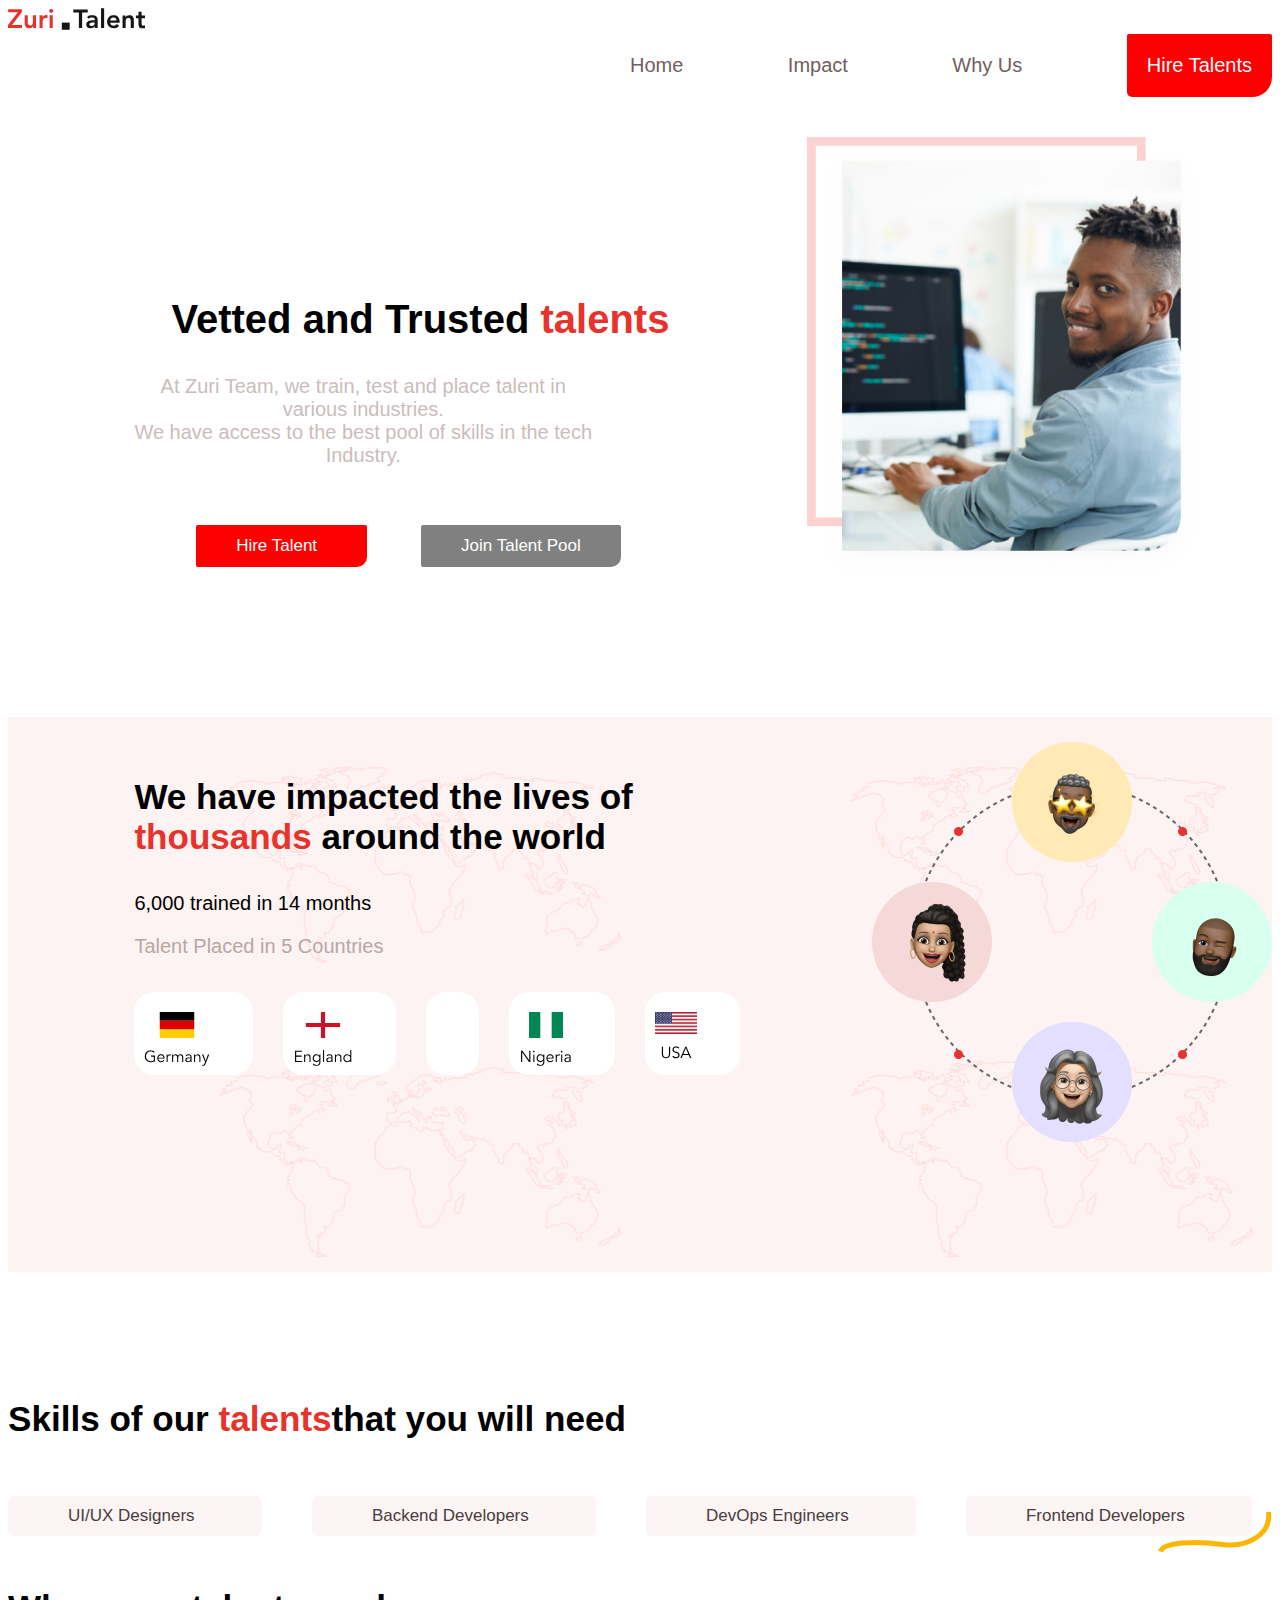
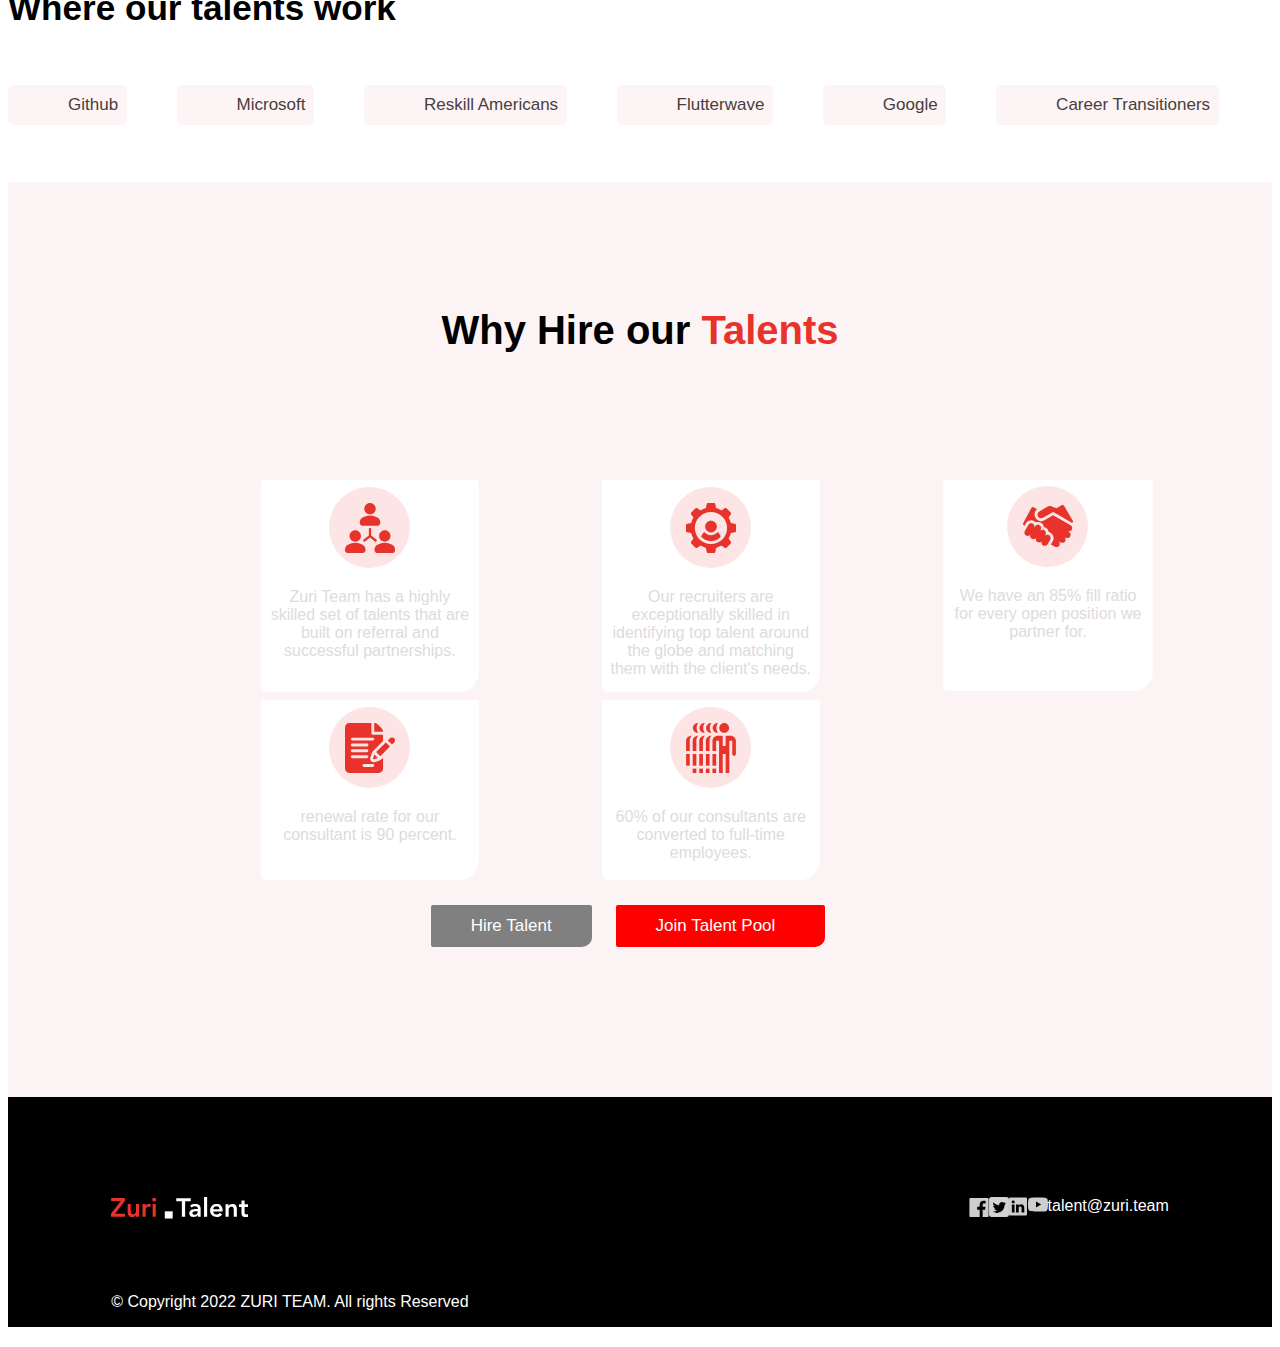
==== talent.html @ 36b3129f "Add files via upload" ====
<!DOCTYPE html>
<html lang="en">
<head>
    <meta charset="UTF-8">
    <meta http-equiv="X-UA-Compatible" content="IE=edge">
    <meta name="viewport" content="width=device-width, initial-scale=1.0">
    <link rel="stylesheet" href="talent.css">
    <title>Talent Page</title>
</head>
<body>
   <header> 
    <img src="./logo2.svg" class="logo-img">
</header>
<div class="nav-bar">
    <nav>
        <a href="">Home</a>
   <a href="/im.i">Impact</a>
   <a href="/u.i">Why Us</a>
   <a class="spec" href="/j.i">Hire Talents</a>
        </nav>
    </div>
<section class="vision"><div class="vision main">
    <div class="vision heading">
        <h2>Vetted and Trusted <span style="color: rgb(231, 51, 43);">talents</span></h2>
        <p>At Zuri Team, we train, test and place talent in various industries.<br> We have access to the best pool of skills in the tech Industry.</p>
    <br> <div class="vision btn1">
    <button class="btn1 bti">Hire Talent</button><br><button class="btn1 bta">Join Talent Pool</button>
        </div>
    </div>
        <div><img src="./section1.png" alt width="400px"></div>
        </div>
</section>
<section class="imapct"><div class="impact main">
    <div class="impact heading ">
        <h3>We have impacted the lives of <span style="color: rgb(231, 51, 43);">thousands</span> around the world</h3>
        <p>6,000 trained in 14 months</p>
        <p class="least">Talent Placed in 5 Countries</p>
    <div class="impact flex-box">
       <div><img src="./GER.svg" alt=""></div>
        <div><img src="./ENG.svg" alt=""></div>
        <div> <img src="./ind.svg" alt=""></div>
            <div> <img src="./NIG.svg" alt=""></div>
                <div><img src="./ussa.svg" alt=""></div>
                </div></div>
                <div><img src="./section2.png" alt width="400px"></div></div>
</section>
<section class="programs">
    <h3>Skills of our <span style="color: rgb(231, 51, 43);">talents</span>that you will need</h3>
    <div class="programs flex-box1">
        <p>UI/UX Designers</p>
        <p>Backend Developers</p>
        <p>DevOps Engineers</p>
        <p>Frontend Developers</p>
    </div>
    <div>
<h3>Where our talents work</h3><div class="programs flex-box2">
<p>Github</p>
<p>Microsoft</p>
<p>Reskill Americans</p>
<p>Flutterwave</p>
<p>Google</p>
<p>Career Transitioners</p></div>
    </div>
</section>
<section class="reasons">
    <h3>Why Hire our <span style="color: rgb(231, 51, 43);">Talents</span></h3>
    <div class="grid-container">
       <div class=".item1"><img src="./people.svg"><p>Zuri Team has a highly skilled set of talents that are built on referral and successful partnerships.</p></div>
        <div class=".item2"><img src="./mech.svg"><p>Our recruiters are exceptionally skilled in identifying top talent around the globe and matching them with the client's needs.</p></div>
            <div class=".item3"> <img src="./hand.svg"><p>We have an 85% fill ratio for every open position we partner for.</p></div>
                <div class=".item4"><img src="./write.svg"><p>renewal rate for our consultant is 90 percent.</p></div>
                    <div class=".item5"><img src="./many.svg"><p>60% of our consultants are converted to full-time employees.</p></div>
    </div>
    <div class="vision btn1">
        <button class="bta ">Hire Talent</button><button class="bti">Join Talent Pool</button>
    </div>
</section>
<footer>
<div class="Copyright">
    <img src="./logo.svg"><br><br><br><br>
    <p>© Copyright 2022 ZURI TEAM. All rights Reserved</p>
</div>
<div class="contact-icons">
    <a target="_blank" href="https://web.facebook.com/thezuriteam"> <img alt="fb" src="./facebook.svg"> </a><br><br><br><br>
    <a target="_blank" href="https://twitter.com/theZuriTeam"> <img alt width="20px" src="./twit.png"> </a><br><br><br><br>
    <a target="_blank" href="in"> <img alt="insta" src="./linkd.svg"> </a><br><br><br><br>
    <a href="#"> <img alt="in" src="./youtube.svg"> <br><br><br><br>
    <a class="mail" href="mailto:hello@zuri.com">
        talent@zuri.team
    </a>
</div>
</footer>
</body>
</html>
---- talent.css ----
@import url('https://fonts.googleapis.com/css2?family=Lato&display=swap')
html{
    scroll-behavior: smooth;
}
body{ 
    font-family: 'Lato', sans-serif;
    font-weight: 400;
}
.nav-bar{
    display: flex;
    justify-content: flex-end;

}
   .nav-bar a{
    display: inline-block;
    background-color: white;
    text-decoration:none ;
    color: rgb(112, 96, 96);
    margin-left: 100px;
    font-size: 20px;
    font-family: Verdana, Geneva, Tahoma, sans-serif;
    font-weight: 100;
    cursor: pointer;
}
nav .spec{
    background-color: red;
    color: aliceblue;
    border-radius: 2px 2px 20px 5px;
    padding: 20px;
}
.vision{
    text-align: center;
    padding-top: 20px;
    margin-bottom: 50px;
}
.vision .main{
    display: flex;
    gap: 100px;
}
.vision h2{
    font-size: 40px;
}
.vision .heading{
    display: block;
    margin-left: 10%;
    padding-top: 10%;
}
.vision .heading p{
    font-size: 20px;
    color: rgb(202, 189, 189);
    margin-right: 20%;
}
.vision .btn1{
    gap: 15px;
    display: flex;
    justify-content: center;
}
.btn1 button{
    margin-right: 24px;
padding: 11px 28px;
border-radius: 2px 2px 10px 2px;
border: none;
font-size: 17px;
font-weight: 200;
color: white ;
}
.btn1 .bti{
    background-color: red;
    padding-right: 50px;
    padding-left: 40px;
}
.btn1 .bta{
    background-color: gray;
    padding-right: 40px;
    padding-left: 40px;
}

.imapct .main{
    display: flex;
    gap: 100px;
    background: url(./bgsection2.063bd869082548bafa74.png);
    background-size: 50%;
    padding-top: 2%;
    padding-bottom: 10%;
}
.imapct .flex-box{
    display: grid;
    grid-template-columns:auto auto auto auto auto ;
    grid-template-rows: aut0;
column-gap: 30px;
padding-top: 2%;
    padding-right: 5%;
}
.imapct .heading{
padding-left:10% ;
font-size: 30px;

}
.impact .heading p{
    font-size: 20px;
}
.least{
    color: rgb(184, 166, 166);
}
.flex-box >div{
    border: none;
    background-color: #ffffff;
    padding-left:10px;
    padding-top: 20px;
    border-radius: 20px;
    margin-top: 1px;
}
.programs{
    margin-top: 10%;
    font-size: 30px;
}
.programs .flex-box1{
    display: grid;
    grid-template-columns: auto auto auto auto;
    font-size:17px ;
    color: rgb(73, 61, 61);
    column-gap: 30px;
    margin-top: 40px;
    background: url(./thick2\ \(1\).svg) right bottom no-repeat ;
}
.flex-box1 p{
    border: none;
    border-radius: 5px;
    background-color: rgb(253, 245, 245);
    padding-top: 10px;
    padding-bottom: 10px;
    padding-left: 60px;
    padding-right: 5px;
    margin-right: 20px;
}
.programs .flex-box2{
    display: grid;
    grid-template-columns: auto auto auto auto auto auto auto;
    font-size:17px ;
    font-weight: 400;
    color: rgb(73, 61, 61);
    column-gap: 30px;
    margin-top: 40px;
}
.flex-box2 p{
    border: none;
    border-radius: 5px;
    background-color: rgb(253, 245, 245);
    padding-top: 10px;
    padding-bottom: 10px;
    padding-left: 60px;
    padding-right: 5px;
    margin-right: 20px;}
    .reasons{
        text-align: center;
        font-size: larger;
        background-color: #fcf4f4;
        background-position: cover;
        padding-bottom: 100px;
        margin-top: 5px;
    }
    .reasons h3{
        font-size: 40px;
        padding-top: 10%;
    }
    .grid-container{
        display: grid;
        grid-template-columns: auto auto auto;
        grid-template-rows: auto auto;
        margin-top: 10%;
        text-align: center;
        margin-left: 20%;
    }
    .grid-container>div{
        border: none;
        border-radius: 2px 2px 20px 5px;
        background-color: #ffffff;
    padding: 2%;
        font-size: medium;
        width: 60%;
        height: 90%;
        row-gap: 100px;
        color: gainsboro;
    }
    footer{
        display: flex;
        justify-content: center;
        background-color: black;
        margin-bottom: 20px;
        gap: 500px;
        color: white;
        padding-top: 100px;
    }
.contact-icons{
    display: flex;
    align-content: space-between;
}
.contact-icons a{
    display: inline;text-decoration: none;
    color: #ffffff;
    gap: 200px;
}
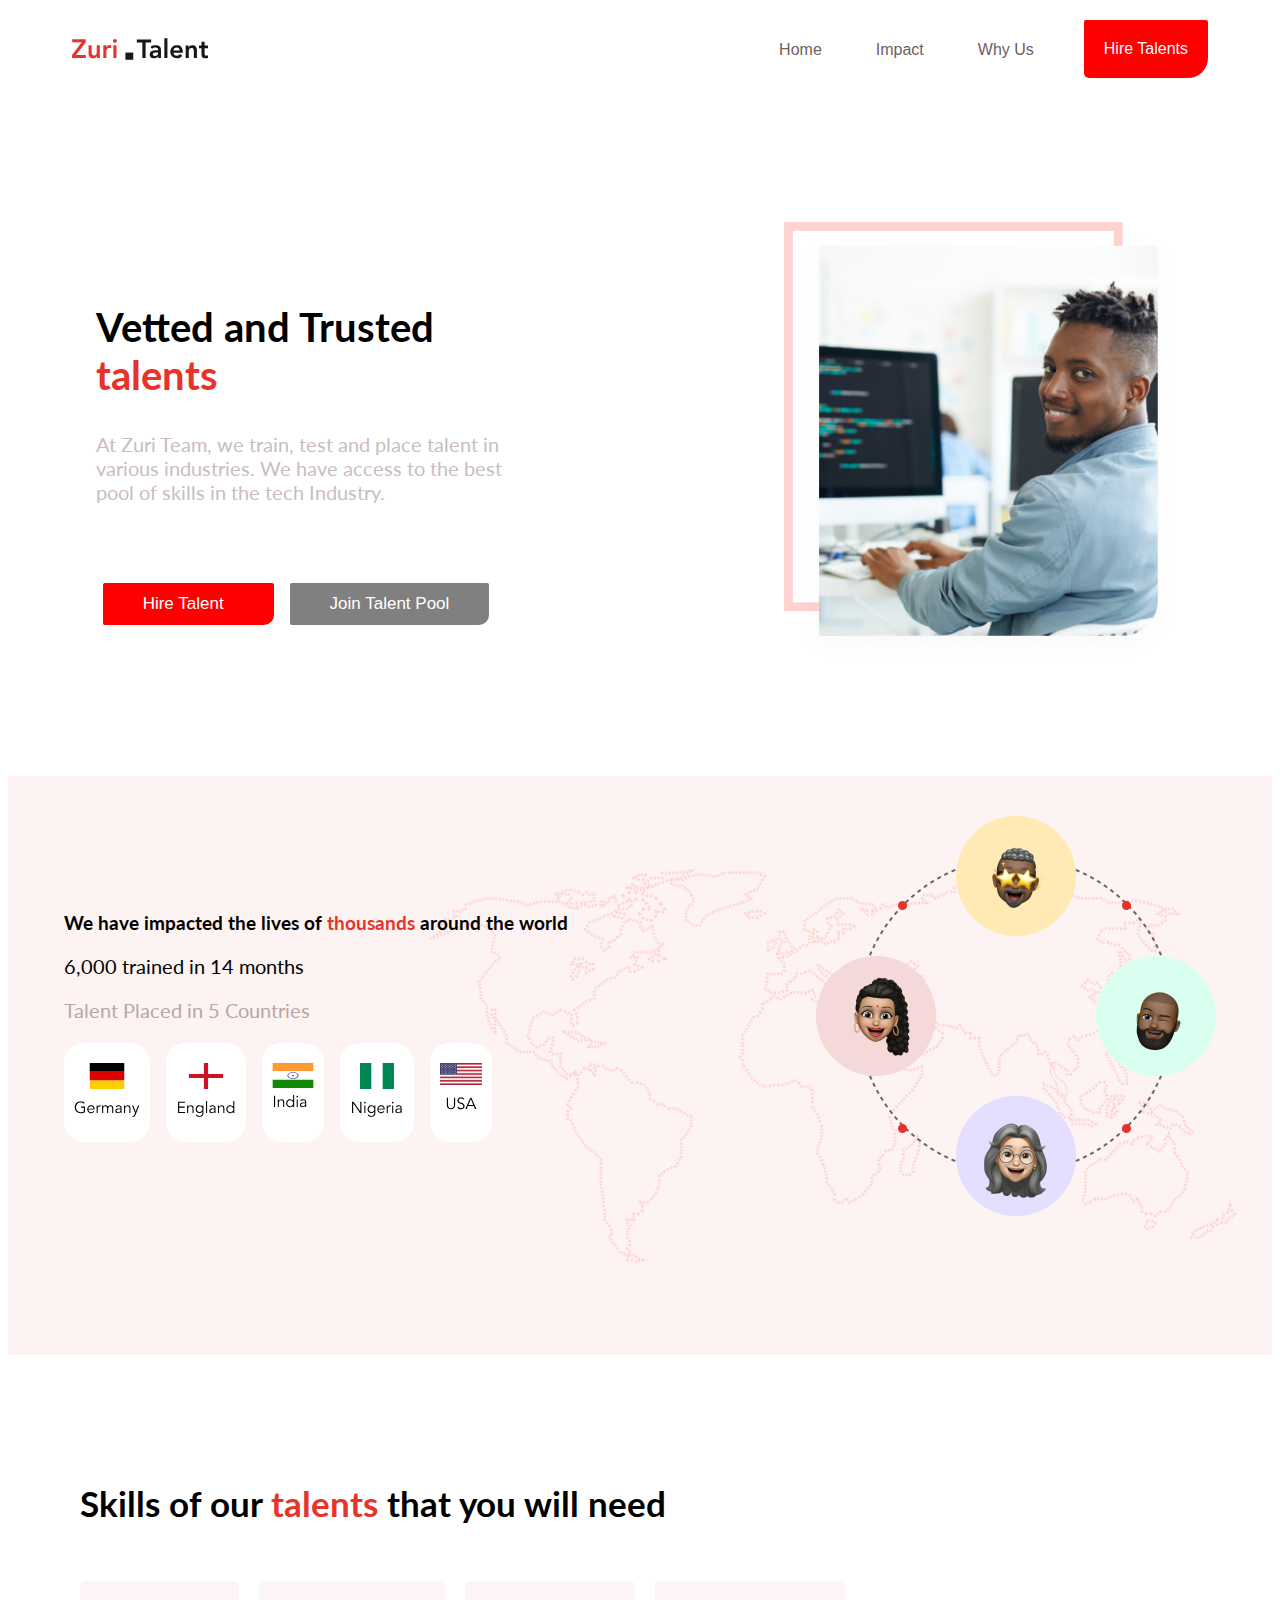
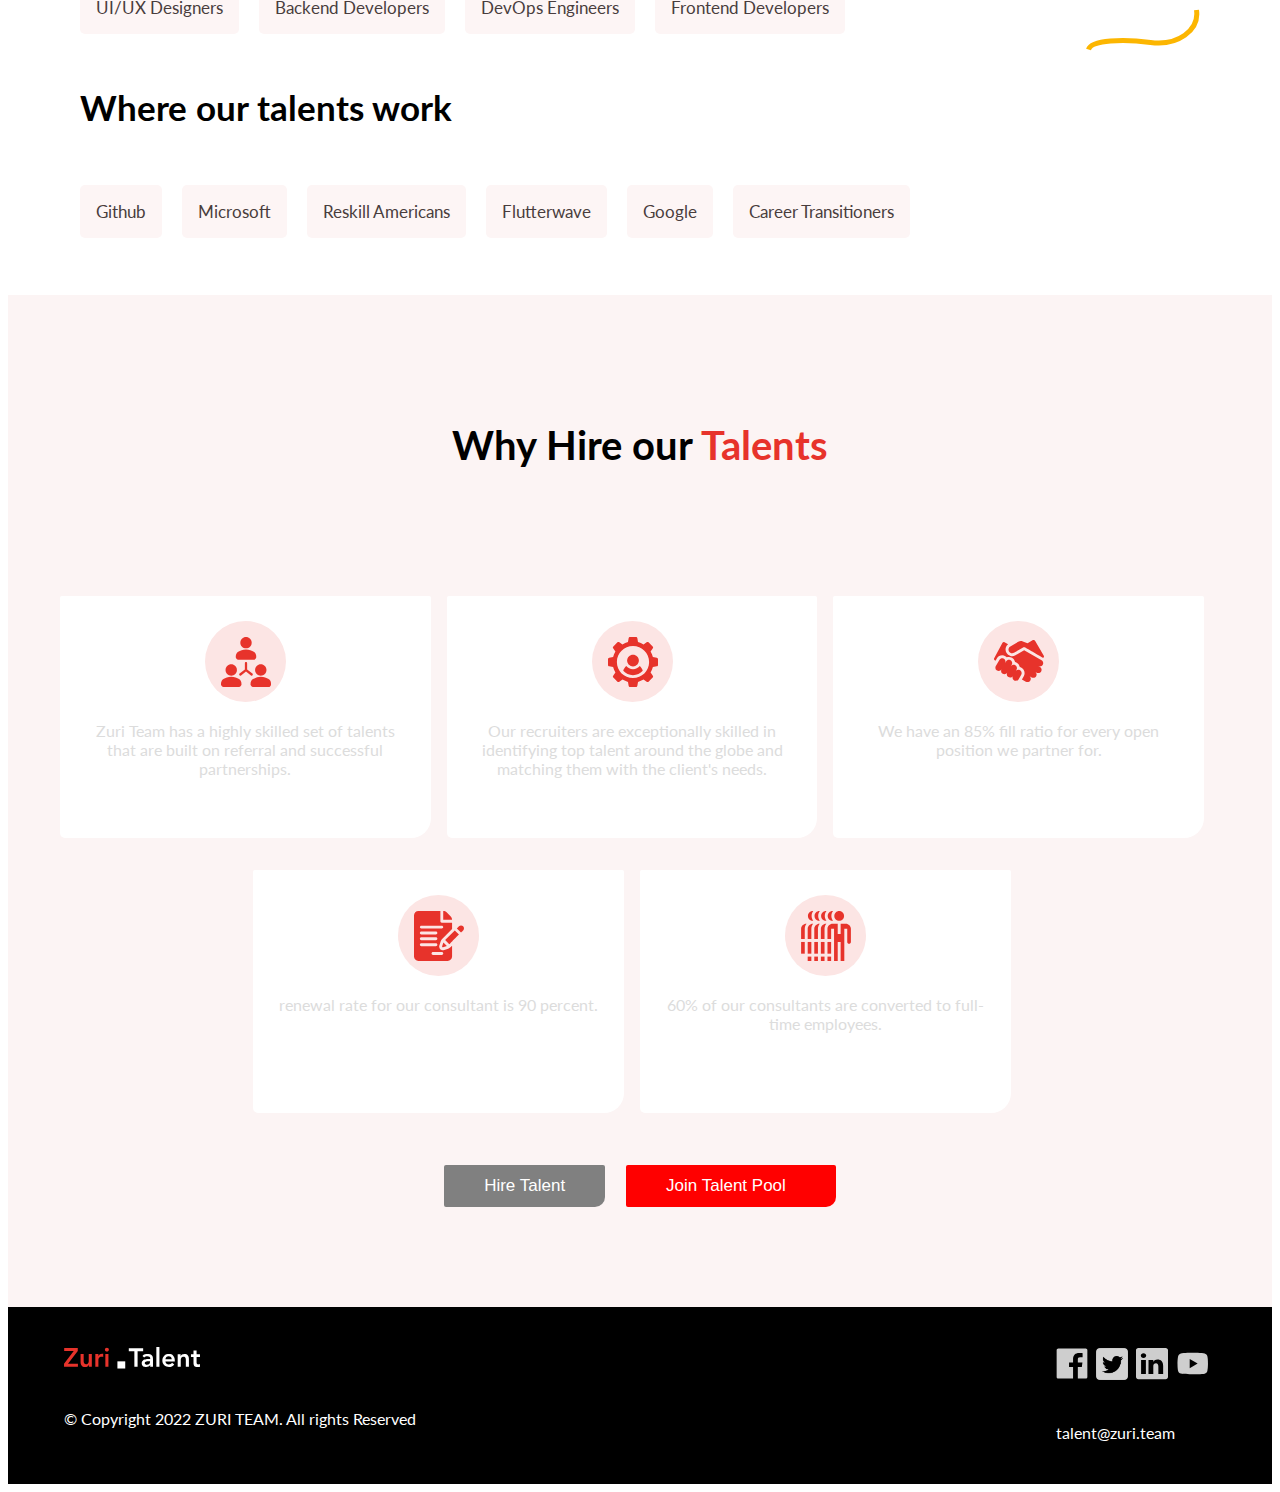
==== commit ec6193c5: "Merge pull request #1 from Davethadev/main" ====
--- a/talent.html
+++ b/talent.html
@@ -8,87 +8,148 @@
     <title>Talent Page</title>
 </head>
 <body>
-   <header> 
-    <img src="./logo2.svg" class="logo-img">
-</header>
-<div class="nav-bar">
-    <nav>
-        <a href="">Home</a>
-   <a href="/im.i">Impact</a>
-   <a href="/u.i">Why Us</a>
-   <a class="spec" href="/j.i">Hire Talents</a>
-        </nav>
-    </div>
-<section class="vision"><div class="vision main">
-    <div class="vision heading">
-        <h2>Vetted and Trusted <span style="color: rgb(231, 51, 43);">talents</span></h2>
-        <p>At Zuri Team, we train, test and place talent in various industries.<br> We have access to the best pool of skills in the tech Industry.</p>
-    <br> <div class="vision btn1">
-    <button class="btn1 bti">Hire Talent</button><br><button class="btn1 bta">Join Talent Pool</button>
+    <header> 
+        <img src="./assets/logos/logo2.svg" class="logo-img">
+        <div class="nav-bar">
+            <nav>
+                <div class="nav-links">
+                    <a href="#">Home</a>
+                    <a href="/im.i">Impact</a>
+                    <a href="/u.i">Why Us</a>
+                </div>
+                <a class="spec" href="/j.i">Hire Talents</a>
+            </nav>
         </div>
-    </div>
-        <div><img src="./section1.png" alt width="400px"></div>
+    </header>
+
+    <section class="vision">
+        <div class="vision-main">
+            <div class="vision-heading">
+                <h2>Vetted and Trusted <span style="color: rgb(231, 51, 43);">talents</span></h2>
+                <p>
+                    At Zuri Team, we train, test and place talent in various industries. We have access to the best pool 
+                    of skills in the tech Industry.
+                </p>
+                <br> 
+                <div class="vision-btn1">
+                    <button class="btn1 bti">Hire Talent</button>
+                    <button class="btn1 bta">Join Talent Pool</button>
+                </div>
+            </div>
+            <div>
+                <img src="./assets/images/section1.png" alt="">
+            </div>
         </div>
-</section>
-<section class="imapct"><div class="impact main">
-    <div class="impact heading ">
-        <h3>We have impacted the lives of <span style="color: rgb(231, 51, 43);">thousands</span> around the world</h3>
-        <p>6,000 trained in 14 months</p>
-        <p class="least">Talent Placed in 5 Countries</p>
-    <div class="impact flex-box">
-       <div><img src="./GER.svg" alt=""></div>
-        <div><img src="./ENG.svg" alt=""></div>
-        <div> <img src="./ind.svg" alt=""></div>
-            <div> <img src="./NIG.svg" alt=""></div>
-                <div><img src="./ussa.svg" alt=""></div>
-                </div></div>
-                <div><img src="./section2.png" alt width="400px"></div></div>
-</section>
-<section class="programs">
-    <h3>Skills of our <span style="color: rgb(231, 51, 43);">talents</span>that you will need</h3>
-    <div class="programs flex-box1">
-        <p>UI/UX Designers</p>
-        <p>Backend Developers</p>
-        <p>DevOps Engineers</p>
-        <p>Frontend Developers</p>
-    </div>
-    <div>
-<h3>Where our talents work</h3><div class="programs flex-box2">
-<p>Github</p>
-<p>Microsoft</p>
-<p>Reskill Americans</p>
-<p>Flutterwave</p>
-<p>Google</p>
-<p>Career Transitioners</p></div>
-    </div>
-</section>
-<section class="reasons">
-    <h3>Why Hire our <span style="color: rgb(231, 51, 43);">Talents</span></h3>
-    <div class="grid-container">
-       <div class=".item1"><img src="./people.svg"><p>Zuri Team has a highly skilled set of talents that are built on referral and successful partnerships.</p></div>
-        <div class=".item2"><img src="./mech.svg"><p>Our recruiters are exceptionally skilled in identifying top talent around the globe and matching them with the client's needs.</p></div>
-            <div class=".item3"> <img src="./hand.svg"><p>We have an 85% fill ratio for every open position we partner for.</p></div>
-                <div class=".item4"><img src="./write.svg"><p>renewal rate for our consultant is 90 percent.</p></div>
-                    <div class=".item5"><img src="./many.svg"><p>60% of our consultants are converted to full-time employees.</p></div>
-    </div>
-    <div class="vision btn1">
-        <button class="bta ">Hire Talent</button><button class="bti">Join Talent Pool</button>
-    </div>
-</section>
-<footer>
-<div class="Copyright">
-    <img src="./logo.svg"><br><br><br><br>
-    <p>© Copyright 2022 ZURI TEAM. All rights Reserved</p>
-</div>
-<div class="contact-icons">
-    <a target="_blank" href="https://web.facebook.com/thezuriteam"> <img alt="fb" src="./facebook.svg"> </a><br><br><br><br>
-    <a target="_blank" href="https://twitter.com/theZuriTeam"> <img alt width="20px" src="./twit.png"> </a><br><br><br><br>
-    <a target="_blank" href="in"> <img alt="insta" src="./linkd.svg"> </a><br><br><br><br>
-    <a href="#"> <img alt="in" src="./youtube.svg"> <br><br><br><br>
-    <a class="mail" href="mailto:hello@zuri.com">
-        talent@zuri.team
-    </a>
-</div>
-</footer>
+    </section>
+
+    <section class="imapact">
+        <div class="impact-main">
+            <div class="impact-heading">
+                <h3>
+                    We have impacted the lives of <span style="color: rgb(231, 51, 43);">thousands</span> 
+                    around the world
+                </h3>
+                <p>6,000 trained in 14 months</p>
+                <p class="least">Talent Placed in 5 Countries</p>
+                <div class="flex-box">
+                    <div><img src="./assets/logos/GER.svg" alt=""></div>
+                    <div><img src="./assets/logos/ENG.svg" alt=""></div>
+                    <div><img src="./assets/logos/ind.svg" alt=""></div>
+                    <div><img src="./assets/logos/NIG.svg" alt=""></div>
+                    <div><img src="./assets/logos/ussa.svg" alt=""></div>
+                </div>
+            </div>
+            <div class="section2-image"><img src="./assets/images/section2.png" alt=""></div>
+        </div>
+    </section>
+
+    <section class="programs">
+        <h3>Skills of our <span style="color: rgb(231, 51, 43);"> talents </span>that you will need</h3>
+        <div class="flex-box1">
+            <p>UI/UX Designers</p>
+            <p>Backend Developers</p>
+            <p>DevOps Engineers</p>
+            <p>Frontend Developers</p>
+        </div>
+        <div>
+            <h3>Where our talents work</h3>
+            <div class="flex-box2">
+                <p>Github</p>
+                <p>Microsoft</p>
+                <p>Reskill Americans</p>
+                <p>Flutterwave</p>
+                <p>Google</p>
+                <p>Career Transitioners</p>
+            </div>
+        </div>
+    </section>
+
+    <section class="reasons">
+        <h3>Why Hire our <span style="color: rgb(231, 51, 43);">Talents</span></h3>
+        <div class="flex-container">
+            <div class="item1">
+                <img src="./assets/logos/people.svg">
+                <p>
+                    Zuri Team has a highly skilled set of talents that are built 
+                    on referral and successful partnerships.
+                </p>
+            </div>
+            <div class="item2">
+                <img src="./assets/logos/mech.svg">
+                <p>
+                    Our recruiters are exceptionally skilled in identifying top talent around the globe and matching them 
+                    with the client's needs.
+                </p>
+            </div>
+            <div class="item3">
+                <img src="./assets/logos/hand.svg">
+                <p>We have an 85% fill ratio for every open position we partner for.</p>
+            </div>
+            <div class="item4">
+                <img src="./assets/logos/write.svg">
+                <p>renewal rate for our consultant is 90 percent.</p>
+            </div>
+            <div class="item5">
+                <img src="./assets/logos/many.svg">
+                <p>60% of our consultants are converted to full-time employees.</p>
+            </div>
+        </div>
+        <div class="vision">
+            <button class="btn1 bta">Hire Talent</button>
+            <button class="btn1 bti">Join Talent Pool</button>
+        </div>
+    </section>
+
+    <footer>
+        <div class="Copyright">
+            <img src="./assets/logos/logo.svg">
+            <!-- <br><br><br><br> -->
+            <p>© Copyright 2022 ZURI TEAM. All rights Reserved</p>
+        </div>
+        <div class="contact-icons">
+            <div class="social-icons">
+                <a target="_blank" href="https://web.facebook.com/thezuriteam">
+                    <img alt="fb" src="./assets/logos/facebook.svg">
+                </a>
+                    <!-- <br><br><br><br> -->
+                <a target="_blank" href="https://twitter.com/theZuriTeam">
+                    <img alt="" src="./assets/images/twit.png">
+                </a>
+                <!-- <br><br><br><br> -->
+                <a target="_blank" href="in">
+                    <img alt="insta" src="./assets/logos/linkd.svg">
+                </a>
+                    <!-- <br><br><br><br> -->
+                <a href="#"> 
+                    <img alt="in" src="./assets/logos/youtube.svg"> 
+                    <!-- <br><br><br><br> -->
+                </a>
+            </div>
+            <a class="mail" href="mailto:hello@zuri.com">
+                talent@zuri.team
+            </a>
+            <p>© Copyright 2022 ZURI TEAM. All rights Reserved</p>
+        </div>
+    </footer>
 </body>
 </html>--- a/talent.css
+++ b/talent.css
@@ -1,206 +1,480 @@
-@import url('https://fonts.googleapis.com/css2?family=Lato&display=swap')
-html{
+@import url('https://fonts.googleapis.com/css2?family=Lato&display=swap');
+
+html    {
     scroll-behavior: smooth;
 }
-body{ 
+
+header {
+    background-color: #fff;
+    display: flex;
+    align-items: center;
+    justify-content: space-between;
+    padding: 0.75rem 4rem;
+    position: sticky;
+    top: 0;
+}
+
+header img {
+    width: 8.5rem;
+}
+
+body    { 
     font-family: 'Lato', sans-serif;
     font-weight: 400;
 }
-.nav-bar{
-    display: flex;
-    justify-content: flex-end;
-
-}
-   .nav-bar a{
+
+.nav-bar    {
+    display: flex;
+    /* justify-content: flex-end; */
+}
+
+nav {
+    display: flex;
+    align-items: center;
+}
+
+.nav-bar a   {
     display: inline-block;
     background-color: white;
-    text-decoration:none ;
+    text-decoration: none;
     color: rgb(112, 96, 96);
-    margin-left: 100px;
-    font-size: 20px;
+    margin-left: 50px;
+    font-size: 16px;
     font-family: Verdana, Geneva, Tahoma, sans-serif;
     font-weight: 100;
     cursor: pointer;
 }
-nav .spec{
+
+nav .spec   {
     background-color: red;
     color: aliceblue;
     border-radius: 2px 2px 20px 5px;
     padding: 20px;
 }
-.vision{
-    text-align: center;
+
+.vision {
+    text-align: left;
     padding-top: 20px;
-    margin-bottom: 50px;
-}
-.vision .main{
-    display: flex;
-    gap: 100px;
-}
-.vision h2{
+    /* margin-bottom: 50px; */
+}
+
+.vision-main   {
+    display: flex;
+    align-items: center;
+    justify-content: space-between;
+    padding: 4.5rem 5.5rem 6.5rem;
+    /* gap: 100px; */
+}
+
+.vision-main div {
+    width: 400px;
+    margin-top: 2.5rem;
+}
+
+.vision-main div img {
+    width: 100%;
+}
+
+.vision h2  {
     font-size: 40px;
 }
-.vision .heading{
+
+.vision-heading    {
     display: block;
-    margin-left: 10%;
-    padding-top: 10%;
-}
-.vision .heading p{
+    /* margin-left: 10%;
+    padding-top: 10%; */
+}
+
+.vision-heading p  {
     font-size: 20px;
     color: rgb(202, 189, 189);
-    margin-right: 20%;
-}
-.vision .btn1{
-    gap: 15px;
+    /* margin-right: 20%; */
+    width: 26rem;
+}
+
+.vision-btn1   {
     display: flex;
     justify-content: center;
-}
-.btn1 button{
-    margin-right: 24px;
-padding: 11px 28px;
-border-radius: 2px 2px 10px 2px;
-border: none;
-font-size: 17px;
-font-weight: 200;
-color: white ;
-}
-.btn1 .bti{
+    gap: 1rem;
+}
+
+.btn1   {
+    /* margin-right: 24px; */
+    padding: 11px 28px;
+    border-radius: 2px 2px 10px 2px;
+    border: none;
+    font-size: 17px;
+    font-weight: 200;
+    color: white ;
+}
+
+.bti  {
     background-color: red;
     padding-right: 50px;
     padding-left: 40px;
 }
-.btn1 .bta{
+
+.bta  {
     background-color: gray;
     padding-right: 40px;
     padding-left: 40px;
 }
 
-.imapct .main{
-    display: flex;
-    gap: 100px;
-    background: url(./bgsection2.063bd869082548bafa74.png);
-    background-size: 50%;
+.impact-main  {
+    display: flex;
+    justify-content: space-between;
+    align-items: center;
+    /* gap: 100px; */
+    background: url('./assets/images/bgsection2.063bd869082548bafa74.png') center center;
+    background-size: cover;
+    padding: 2.5rem 3.5rem 8.5rem;
+    /* padding-top: 2%;
+    padding-bottom: 10%; */
+}
+
+.impact-main .section2-image {
+    width: 400px;
+}
+
+.impact-main .section2-image img {
+    width: 100%;
+}
+
+.flex-box   {
+    display: flex;
+    gap: 1rem;
+    /* grid-template-columns:  auto auto auto auto auto;
+    grid-template-rows: auto;
+    column-gap: 30px;
     padding-top: 2%;
-    padding-bottom: 10%;
-}
-.imapct .flex-box{
-    display: grid;
-    grid-template-columns:auto auto auto auto auto ;
-    grid-template-rows: aut0;
-column-gap: 30px;
-padding-top: 2%;
-    padding-right: 5%;
-}
-.imapct .heading{
-padding-left:10% ;
-font-size: 30px;
-
-}
-.impact .heading p{
+    padding-right: 5%; */
+}
+
+.imapact-heading    {
+    padding-left: 10%;
+    font-size: 30px;
+}
+
+.impact-heading p  {
     font-size: 20px;
 }
-.least{
+
+.least  {
     color: rgb(184, 166, 166);
 }
-.flex-box >div{
+
+.flex-box > div {
     border: none;
     background-color: #ffffff;
-    padding-left:10px;
-    padding-top: 20px;
+    padding: 20px 10px;
+    /* padding-left:10px;
+    padding-top: 20px; */
     border-radius: 20px;
     margin-top: 1px;
 }
-.programs{
+
+.programs   {
     margin-top: 10%;
     font-size: 30px;
-}
-.programs .flex-box1{
-    display: grid;
-    grid-template-columns: auto auto auto auto;
-    font-size:17px ;
+    padding: 0 4.5rem;
+}
+
+.flex-box1    {
+    display: flex;
+    /* display: grid;
+    grid-template-columns: auto auto auto auto; */
+    font-size: 17px;
     color: rgb(73, 61, 61);
-    column-gap: 30px;
+    /* column-gap: 30px; */
     margin-top: 40px;
-    background: url(./thick2\ \(1\).svg) right bottom no-repeat ;
-}
-.flex-box1 p{
+    background: url('/assets/logos/thick2\ \(1\).svg') right bottom no-repeat;
+}
+
+.flex-box1 p    {
     border: none;
     border-radius: 5px;
     background-color: rgb(253, 245, 245);
-    padding-top: 10px;
+    padding: 1rem;
+    /* padding-top: 10px;
     padding-bottom: 10px;
     padding-left: 60px;
-    padding-right: 5px;
+    padding-right: 5px; */
     margin-right: 20px;
 }
-.programs .flex-box2{
-    display: grid;
-    grid-template-columns: auto auto auto auto auto auto auto;
-    font-size:17px ;
+
+.flex-box2    {
+    display: flex;
+    /* display: grid;
+    grid-template-columns: auto auto auto auto auto auto auto; */
+    font-size: 17px ;
     font-weight: 400;
     color: rgb(73, 61, 61);
-    column-gap: 30px;
+    /* column-gap: 30px; */
     margin-top: 40px;
 }
-.flex-box2 p{
+
+.flex-box2 p    {
     border: none;
     border-radius: 5px;
     background-color: rgb(253, 245, 245);
-    padding-top: 10px;
+    padding: 1rem;
+    /* padding-top: 10px;
     padding-bottom: 10px;
     padding-left: 60px;
-    padding-right: 5px;
-    margin-right: 20px;}
-    .reasons{
-        text-align: center;
-        font-size: larger;
-        background-color: #fcf4f4;
-        background-position: cover;
-        padding-bottom: 100px;
-        margin-top: 5px;
-    }
-    .reasons h3{
-        font-size: 40px;
-        padding-top: 10%;
-    }
-    .grid-container{
-        display: grid;
-        grid-template-columns: auto auto auto;
-        grid-template-rows: auto auto;
-        margin-top: 10%;
-        text-align: center;
-        margin-left: 20%;
-    }
-    .grid-container>div{
-        border: none;
-        border-radius: 2px 2px 20px 5px;
-        background-color: #ffffff;
+    padding-right: 5px; */
+    margin-right: 20px;
+}
+
+.reasons    {
+    text-align: center;
+    font-size: larger;
+    background-color: #fcf4f4;
+    background-position: cover;
+    padding-bottom: 100px;
+    margin-top: 5px;
+}
+
+.reasons .vision {
+    text-align: center;
+}
+
+.reasons .vision .btn1 {
+    margin: 0 0.5rem;
+}
+
+.reasons h3 {
+    font-size: 40px;
+    padding-top: 10%;
+}
+
+.flex-container {
+    display: flex;
+    flex-wrap: wrap;
+    justify-content: center;
+    /* display: grid;
+    grid-template-columns: auto auto auto;
+    grid-template-rows: auto auto; */
+    margin-top: 10%;
+    /* text-align: center;
+    margin-left: 20%; */
+}
+
+.flex-container >   div {
+    /* border: none; */
+    margin: 0 1rem 2rem 0;
+    border-radius: 2px 2px 20px 5px;
+    background-color: #ffffff;
     padding: 2%;
-        font-size: medium;
-        width: 60%;
-        height: 90%;
-        row-gap: 100px;
-        color: gainsboro;
-    }
-    footer{
-        display: flex;
-        justify-content: center;
-        background-color: black;
-        margin-bottom: 20px;
-        gap: 500px;
-        color: white;
-        padding-top: 100px;
-    }
-.contact-icons{
-    display: flex;
-    align-content: space-between;
-}
-.contact-icons a{
+    font-size: medium;
+    /* width: 60%;
+    height: 90%; */
+    width: 20rem;
+    height: 12rem;
+    /* row-gap: 100px; */
+    color: gainsboro;
+}
+
+footer  {
+    display: flex;
+    justify-content: space-between;
+    background-color: black;
+    /* margin-bottom: 20px; */
+    /* gap: 500px; */
+    color: white;
+    padding: 2.5rem 3.5rem;
+}
+
+.contact-icons  {
+    display: flex;
+    flex-direction: column;
+}
+
+.contact-icons p {
+    display: none;
+}
+
+.contact-icons .mail {
+    margin-top: 2.5rem;
+}
+
+.social-icons {
+    display: flex;
+    justify-content: center;
+    align-items: center;
+}
+
+.social-icons a img {
+    width: 2rem;
+}
+
+.social-icons a img {
+    /* width: 100%; */
+    margin-right: 0.5rem;
+}
+
+.contact-icons a    {
     display: inline;text-decoration: none;
     color: #ffffff;
     gap: 200px;
 }
 
+.Copyright {
+    display: flex;
+    flex-direction: column;
+}
+
+.Copyright img {
+    width: 8.5rem;
+}
+
+.Copyright p {
+    margin-top: 2.5rem;
+}
+
+@media(max-width: 760px) {
+    header {
+        width: 100%;
+        padding: 1rem;
+    }
+
+    .nav-links {
+        display: none;
+    }
+
+    nav .spec {
+        padding: 10px 15px;
+    }
+
+    .btn1 {
+        padding: 10px 15px;
+    }
+
+    .vision {
+        margin-bottom: 4.5rem;
+    }
+
+    .vision-main {
+        width: 100%;
+        flex-direction: column;
+        padding: 0 1rem;
+    }
+
+    .vision-heading {
+        text-align: center;
+    }
+
+    .vision-heading p {
+        width: 100%;
+    }
+
+    .vision-main div {
+        width: 100%;
+    }
+
+    .impact-main {
+        width: 100%;
+        flex-direction: column;
+        padding: 4rem 1rem;
+    }
+
+    .impact-main .section2-image {
+        padding-top: 3.5rem;
+        width: 100%;
+    }
+
+    .imapact-heading {
+        padding-left: 0;
+    }
+
+    .flex-box1 {
+        width: 100%;
+        flex-wrap: wrap;
+    }
+
+    .flex-box1 p {
+        width: 30%;
+    }
+
+    .flex-box2 {
+        width: 100%;
+        flex-wrap: wrap;
+    }
+
+    .flex-box2 p {
+        width: 30%;
+    }
+
+    .flex-box > div {
+        border-radius: 10px;
+        padding: 7.5px;
+    }
+
+    .flex-box > div img {
+        width: 2.2rem;
+    }
+
+    .programs {
+        width: 100%;
+        padding: 4rem 1rem;
+    }
+
+    .reasons {
+        width: 100%;
+        padding: 3rem 1rem 1rem;
+    }
+
+    .reasons h3 {
+        font-size: 28px;
+        padding: 2.5rem 0;
+    }
+
+    .reasons .vision {
+        display: flex;
+        justify-content: center;
+        gap: 1rem;
+        padding-top: 3.5rem;
+    }
+
+    .reasons .vision .btn1 {
+        margin-right: 0;
+    }
+
+    .flex-container {
+        flex-direction: column;
+    }
+
+    .flex-container >   div {
+        width: 85%;
+        margin: 0 auto 1rem;
+    }
+
+    footer {
+        width: 100%;
+        flex-direction: column;
+        padding: 5.5rem 1rem 1.2rem;
+        text-align: center;
+    }
+
+    .contact-icons {
+        align-items: center;
+    }
+
+    .contact-icons p {
+        display: block;
+    }
+
+    .Copyright p {
+        display: none;
+    }
+
+    .Copyright img {
+        margin: 0 auto;
+    }
+
+    .social-icons {
+        width: 100%;
+        margin-top: 2.5rem;
+    }
+
     
-    
-   +}